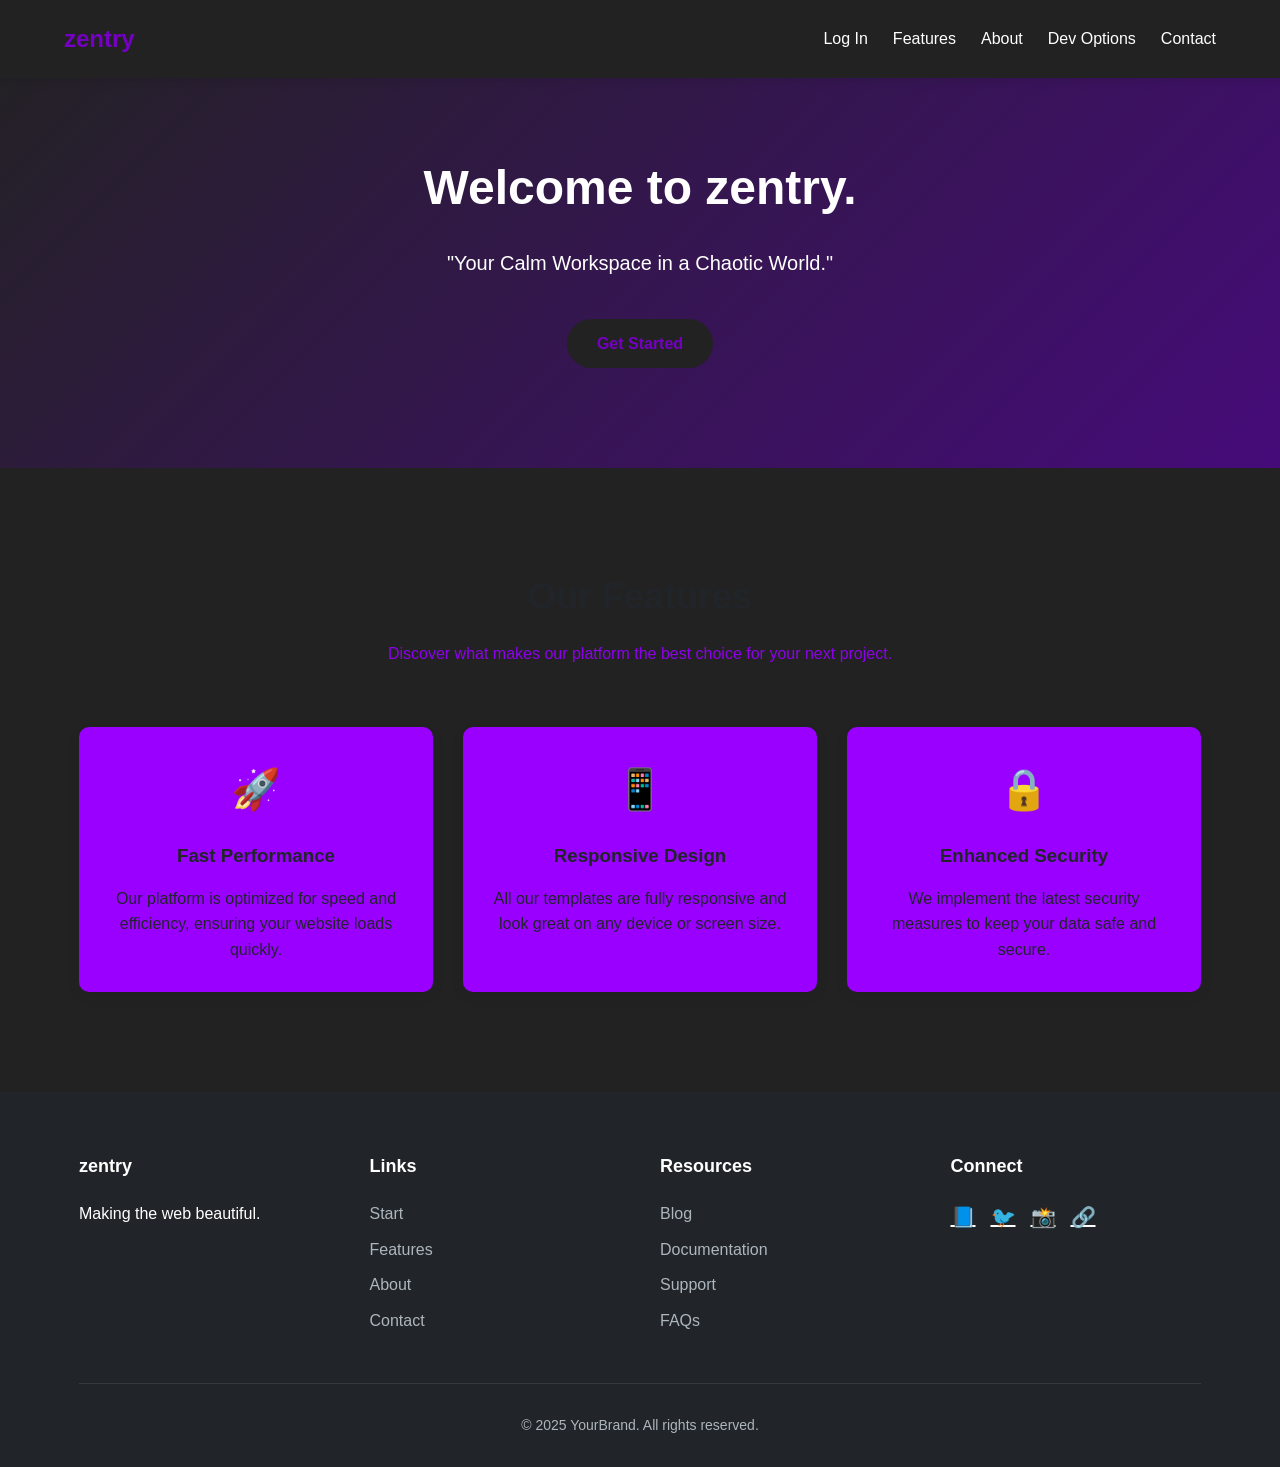
==== index.html @ 511d8f14 "upd1" ====
<!DOCTYPE html>
<html lang="en">
<head>
    <meta charset="UTF-8">
    <meta name="viewport" content="width=device-width, initial-scale=1.0">
    <title>Zentry</title>
    <style>
        /* Reset and Base Styles */
        * {
            margin: 0;
            padding: 0;
            box-sizing: border-box;
            font-family: 'Segoe UI', Tahoma, Geneva, Verdana, sans-serif;
        }

        body {
            background-color: #222222;
            color: #212529;
            line-height: 1.6;
        }

        /* Container */
        .container {
            width: 90%;
            max-width: 1200px;
            margin: 0 auto;
            padding: 0 15px;
        }

        /* Navigation */
        nav {
            background-color: #222222;
            box-shadow: 0 2px 10px rgba(0, 0, 0, 0.1);
            position: fixed;
            width: 100%;
            top: 0;
            z-index: 1000;
        }

        .nav-container {
            display: flex;
            justify-content: space-between;
            align-items: center;
            padding: 20px 0;
        }

        .logo {
            font-size: 24px;
            font-weight: 700;
            color: #7500c3;
        }

        .nav-links {
            display: flex;
            list-style: none;
        }

        .nav-links li {
            margin-left: 25px;
        }

        .nav-links a {
            text-decoration: none;
            color: #ffffff;
            font-weight: 500;
            transition: color 0.3s ease;
        }

        .nav-links a:hover {
            color: #7500c3;
        }

        .menu-toggle {
            display: none;
            cursor: pointer;
            font-size: 24px;
        }

        /* Hero Section */
        .hero {
            background: linear-gradient(135deg, #222222 0%, #55019fb2 100%);
            color: white;
            padding: 150px 0 100px;
            text-align: center;
        }

        .hero h1 {
            font-size: 48px;
            margin-bottom: 20px;
        }

        .hero p {
            font-size: 20px;
            max-width: 700px;
            margin: 0 auto 40px;
        }

        .cta-button {
            display: inline-block;
            background-color: #222222;
            color: #7500c3;
            padding: 12px 30px;
            border-radius: 30px;
            text-decoration: none;
            font-weight: 600;
            transition: all 0.3s ease;
        }

        .cta-button:hover {
            transform: translateY(-3px);
            box-shadow: 0 10px 20px #8e00ec;
        }

        /* Features Section */
        .features {
            padding: 100px 0;
        }

        .section-title {
            text-align: center;
            margin-bottom: 60px;
        }

        .section-title h2 {
            font-size: 36px;
            margin-bottom: 15px;
        }

        .section-title p {
            color: #8e00ec;
            max-width: 700px;
            margin: 0 auto;
        }

        .features-grid {
            display: grid;
            grid-template-columns: repeat(auto-fit, minmax(300px, 1fr));
            gap: 30px;
        }

        .feature-card {
            background-color: #9900ff;
            border-radius: 10px;
            padding: 30px;
            text-align: center;
            box-shadow: 0 5px 15px rgba(0, 0, 0, 0.05);
            transition: transform 0.3s ease;
        }

        .feature-card:hover {
            transform: translateY(-10px);
        }

        .feature-icon {
            font-size: 40px;
            margin-bottom: 20px;
            color: #0d6efd;
        }

        .feature-card h3 {
            margin-bottom: 15px;
        }

        /* Newsletter Section */

        /* Footer */
        footer {
            background-color: #212529;
            color: white;
            padding: 60px 0 30px;
        }

        .footer-content {
            display: grid;
            grid-template-columns: repeat(auto-fit, minmax(200px, 1fr));
            gap: 40px;
            margin-bottom: 40px;
        }

        .footer-column h3 {
            margin-bottom: 20px;
            font-size: 18px;
        }

        .footer-links {
            list-style: none;
        }

        .footer-links li {
            margin-bottom: 10px;
        }

        .footer-links a {
            color: #adb5bd;
            text-decoration: none;
            transition: color 0.3s;
        }

        .footer-links a:hover {
            color: white;
        }

        .social-links {
            display: flex;
            gap: 15px;
        }

        .social-links a {
            color: white;
            font-size: 20px;
        }

        .footer-bottom {
            text-align: center;
            padding-top: 30px;
            border-top: 1px solid #343a40;
            font-size: 14px;
            color: #adb5bd;
        }

        /* Responsive Styles */
        @media (max-width: 768px) {
            .nav-links {
                display: none;
                flex-direction: column;
                position: absolute;
                top: 70px;
                left: 0;
                right: 0;
                background-color: white;
                box-shadow: 0 5px 10px rgba(0, 0, 0, 0.1);
                padding: 20px 0;
            }

            .nav-links.active {
                display: flex;
            }

            .nav-links li {
                margin: 10px 20px;
            }

            .menu-toggle {
                display: block;
            }

            .hero h1 {
                font-size: 36px;
            }

            .hero p {
                font-size: 18px;
            }

            .newsletter-form {
                flex-direction: column;
            }

            .newsletter-input {
                border-radius: 30px;
                margin-bottom: 10px;
            }

            .newsletter-button {
                border-radius: 30px;
            }
        }
    </style>
</head>
<body>
    <!-- Navigation -->
    <nav>
        <div class="container nav-container">
            <div class="logo">zentry</div>
            <ul class="nav-links">
                <li><a href="/login.html">Log In</a></li>
                <li><a href="#">Features</a></li>
                <li><a href="#">About</a></li>
                <li><a href="#">Dev Options</a></li>
                <li><a href="#">Contact</a></li>
            </ul>
            <div class="menu-toggle">☰</div>
        </div>
    </nav>

    <!-- Hero Section -->
    <section class="hero">
        <div class="container">
            <h1>Welcome to zentry.</h1>
            <p>"Your Calm Workspace in a Chaotic World."</p>
            <a href="/login.html" class="cta-button">Get Started</a>
        </div>
    </section>

    <!-- Features Section -->
    <section class="features">
        <div class="container">
            <div class="section-title">
                <h2>Our Features</h2>
                <p>Discover what makes our platform the best choice for your next project.</p>
            </div>
            <div class="features-grid">
                <div class="feature-card">
                    <div class="feature-icon">🚀</div>
                    <h3>Fast Performance</h3>
                    <p>Our platform is optimized for speed and efficiency, ensuring your website loads quickly.</p>
                </div>
                <div class="feature-card">
                    <div class="feature-icon">📱</div>
                    <h3>Responsive Design</h3>
                    <p>All our templates are fully responsive and look great on any device or screen size.</p>
                </div>
                <div class="feature-card">
                    <div class="feature-icon">🔒</div>
                    <h3>Enhanced Security</h3>
                    <p>We implement the latest security measures to keep your data safe and secure.</p>
                </div>
            </div>
        </div>
    </section>

    <!-- Newsletter Section -->
  

    <!-- Footer -->
    <footer>
        <div class="container">
            <div class="footer-content">
                <div class="footer-column">
                    <h3>zentry</h3>
                    <p>Making the web beautiful.</p>
                </div>
                <div class="footer-column">
                    <h3>Links</h3>
                    <ul class="footer-links">
                        <li><a href="/login.html">Start</a></li>
                        <li><a href="#">Features</a></li>
                        <li><a href="#">About</a></li>
                        <li><a href="#">Contact</a></li>
                    </ul>
                </div>
                <div class="footer-column">
                    <h3>Resources</h3>
                    <ul class="footer-links">
                        <li><a href="#">Blog</a></li>
                        <li><a href="#">Documentation</a></li>
                        <li><a href="#">Support</a></li>
                        <li><a href="#">FAQs</a></li>
                    </ul>
                </div>
                <div class="footer-column">
                    <h3>Connect</h3>
                    <div class="social-links">
                        <a href="#">📘</a>
                        <a href="#">🐦</a>
                        <a href="#">📸</a>
                        <a href="#">🔗</a>
                    </div>
                </div>
            </div>
            <div class="footer-bottom">
                <p>&copy; 2025 YourBrand. All rights reserved.</p>
            </div>
        </div>
    </footer>

    <script>
        // Mobile Navigation Toggle
        const menuToggle = document.querySelector('.menu-toggle');
        const navLinks = document.querySelector('.nav-links');

        menuToggle.addEventListener('click', () => {
            navLinks.classList.toggle('active');
        });

        // Smooth Scrolling
        document.querySelectorAll('a[href^="#"]').forEach(anchor => {
            anchor.addEventListener('click', function(e) {
                e.preventDefault();
                
                const targetId = this.getAttribute('href');
                if (targetId === '#') return;
                
                const targetElement = document.querySelector(targetId);
                if (targetElement) {
                    window.scrollTo({
                        top: targetElement.offsetTop - 80,
                        behavior: 'smooth'
                    });
                }
                
                // Close mobile menu if open
                if (navLinks.classList.contains('active')) {
                    navLinks.classList.remove('active');
                }
            });
        });

        // Add sticky header on scroll
        window.addEventListener('scroll', () => {
            const nav = document.querySelector('nav');
            if (window.scrollY > 50) {
                nav.style.boxShadow = '0 5px 15px rgba(0, 0, 0, 0.1)';
            } else {
                nav.style.boxShadow = '0 2px 10px rgba(0, 0, 0, 0.1)';
            }
        });

        // Form submission
        const newsletterForm = document.querySelector('.newsletter-form');
        newsletterForm.addEventListener('submit', function(e) {
            e.preventDefault();
            const emailInput = this.querySelector('.newsletter-input');
            const email = emailInput.value;
            
            if (email) {
                // Here you would normally send this to your backend
                alert(`Thank you for subscribing with: ${email}`);
                emailInput.value = '';
            }
        });

        // Simple animation for feature cards
        const featureCards = document.querySelectorAll('.feature-card');
        window.addEventListener('scroll', () => {
            featureCards.forEach(card => {
                const cardPosition = card.getBoundingClientRect().top;
                const screenPosition = window.innerHeight / 1.3;
                
                if (cardPosition < screenPosition) {
                    card.style.opacity = 1;
                    card.style.transform = 'translateY(0)';
                }
            });
        });

        // Initialize cards with opacity 0
        featureCards.forEach(card => {
            card.style.opacity = 0;
            card.style.transform = 'translateY(20px)';
            card.style.transition = 'opacity 0.5s ease, transform 0.5s ease';
        });
    </script>
</body>
</html>
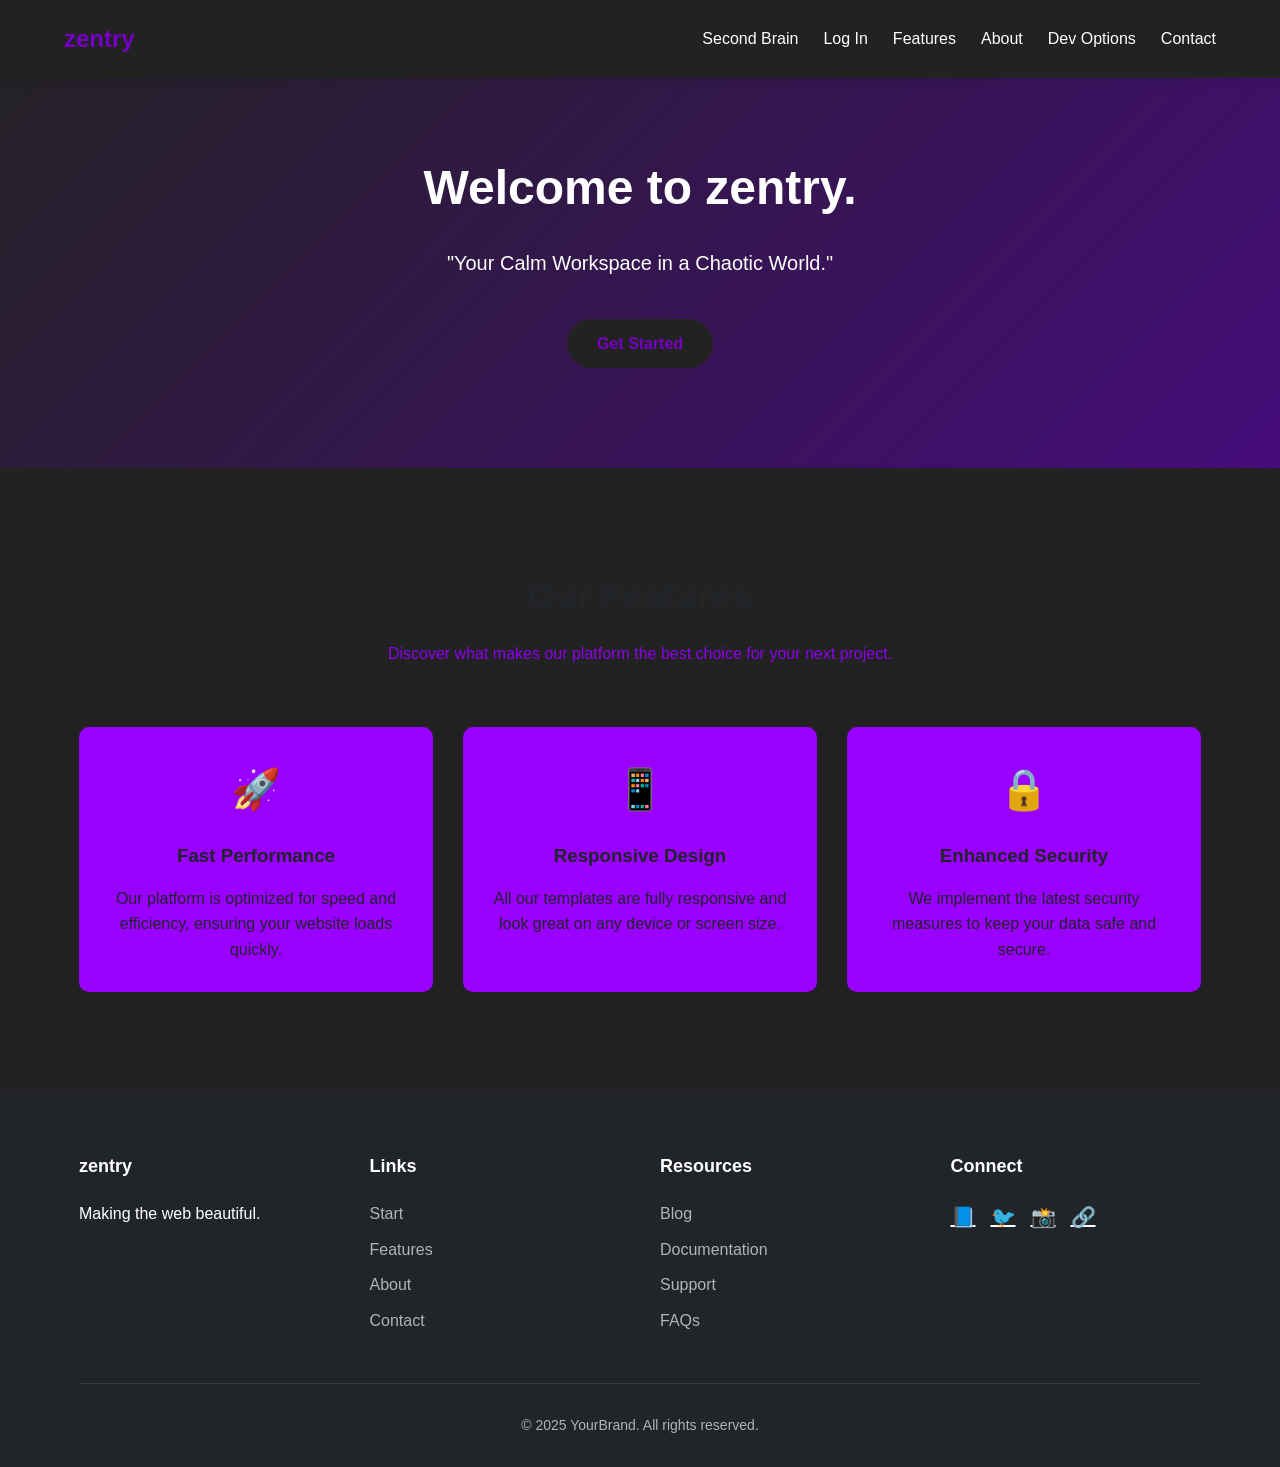
==== commit abdc913e: "Add Second Brain prototype (brain.html) Galaxy view of logged entries (angle = area, distance = rece" ====
--- a/index.html
+++ b/index.html
@@ -273,6 +273,7 @@
         <div class="container nav-container">
             <div class="logo">zentry</div>
             <ul class="nav-links">
+                <li><a href="brain.html">Second Brain</a></li>
                 <li><a href="/login.html">Log In</a></li>
                 <li><a href="#">Features</a></li>
                 <li><a href="#">About</a></li>
@@ -288,7 +289,7 @@
         <div class="container">
             <h1>Welcome to zentry.</h1>
             <p>"Your Calm Workspace in a Chaotic World."</p>
-            <a href="/login.html" class="cta-button">Get Started</a>
+            <a href="/zentry/login.html" class="cta-button">Get Started</a>
         </div>
     </section>
 
